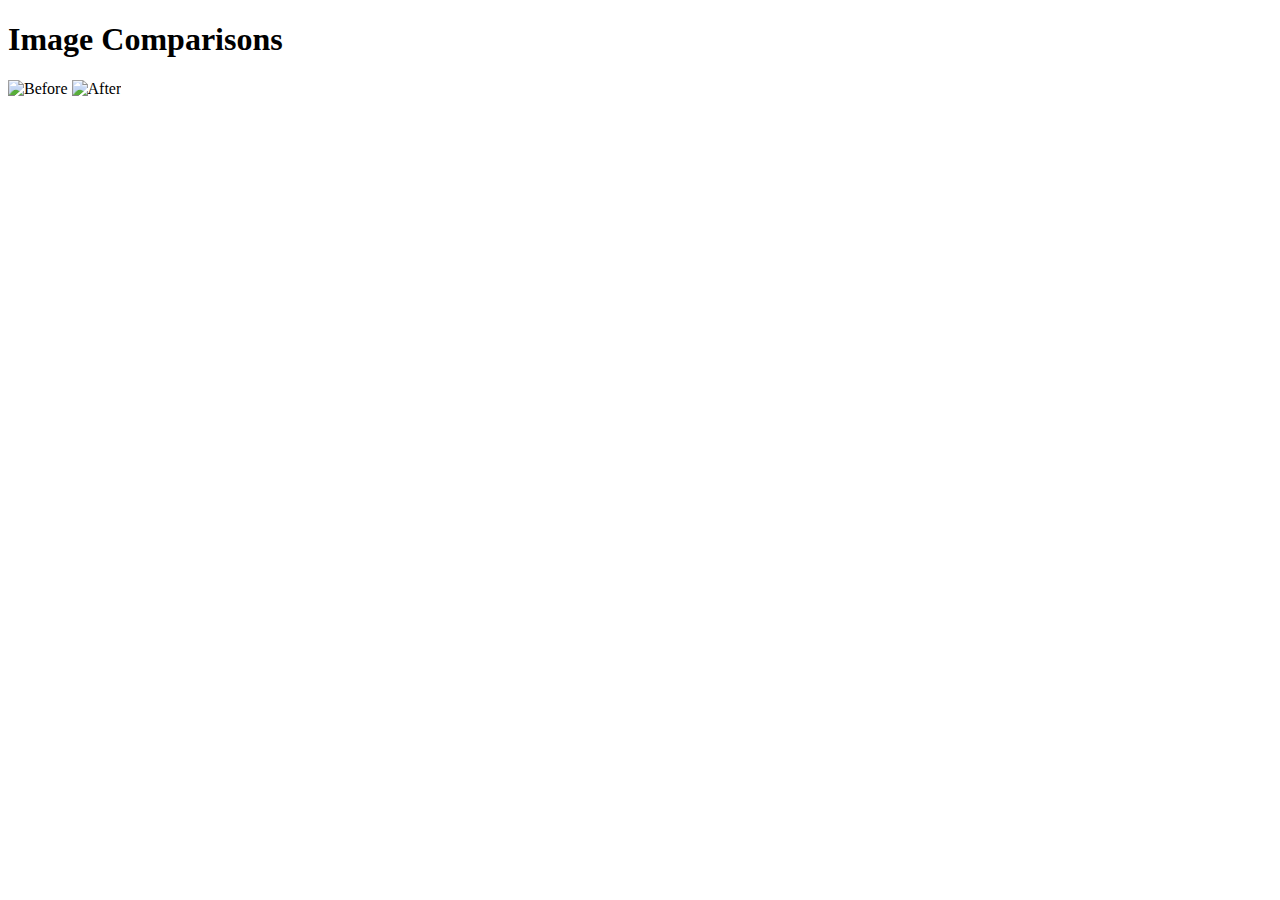
==== comparison-1.html @ 422be994 "Add initial HTML structure for image comparison feature" ====
<!DOCTYPE html>
<html lang="en">
<head>
    <meta charset="UTF-8">
    <meta name="viewport" content="width=device-width, initial-scale=1.0">
    <title>Image Comparison</title>
    <link rel="stylesheet" href="https://cdn.knightlab.com/libs/juxtapose/latest/css/juxtapose.css">
    <script src="https://cdn.knightlab.com/libs/juxtapose/latest/js/juxtapose.min.js"></script>
</head>
<body>
    <h1>Image Comparisons</h1>
    <div class="juxtapose">
        <img src="image1.jpg" alt="Before">
        <img src="image2.jpg" alt="After">
    </div>
</body>
</html>
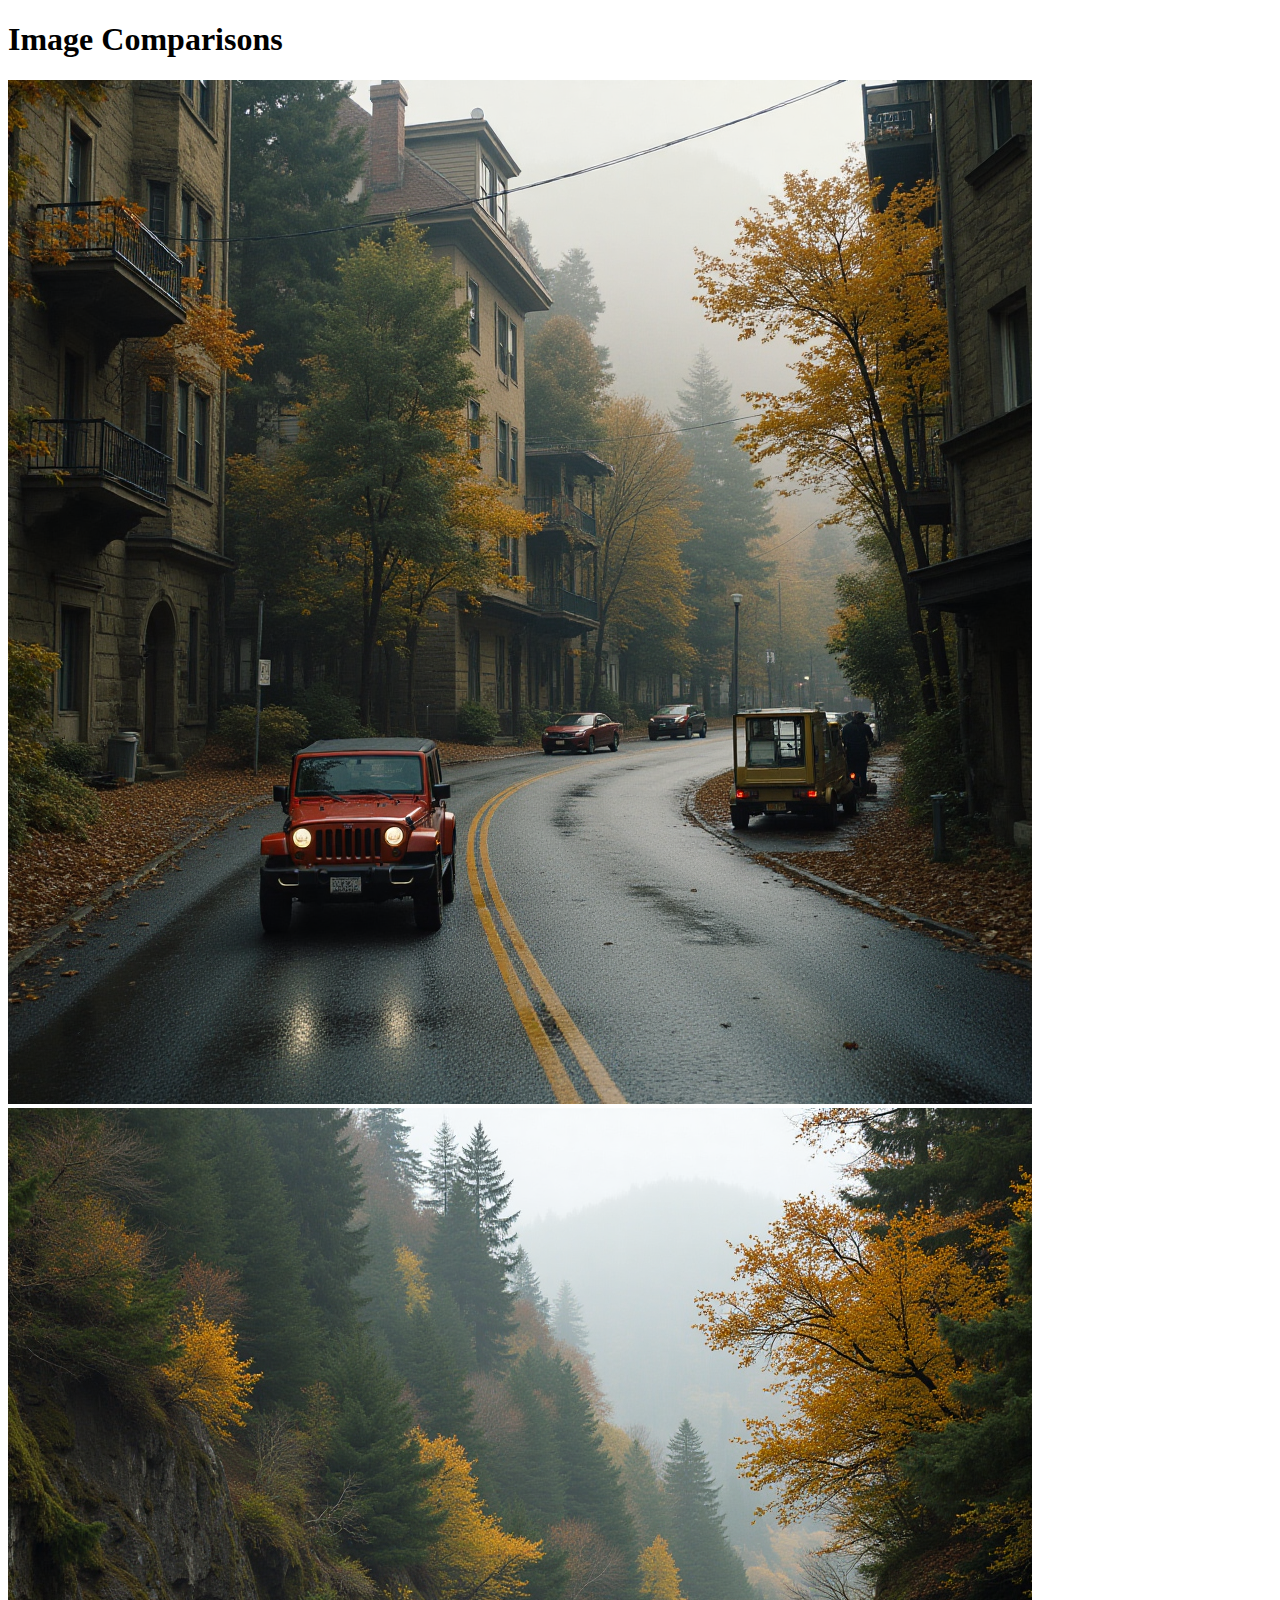
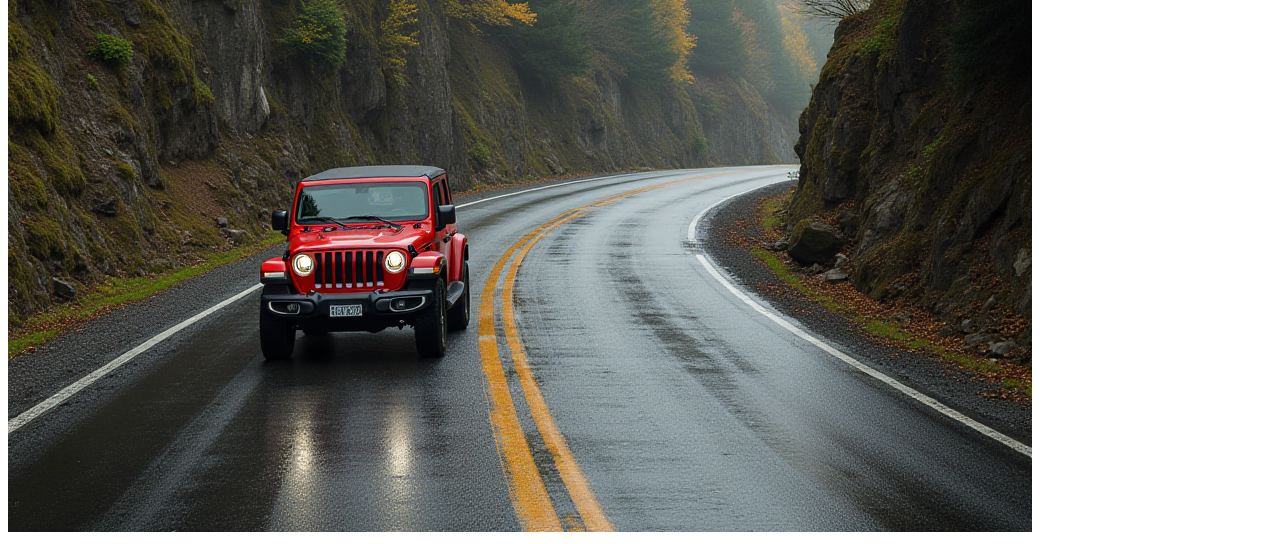
==== commit d49ebfd3: "Update image sources in comparison-1.html for new assets" ====
--- a/comparison-1.html
+++ b/comparison-1.html
@@ -10,8 +10,8 @@
 <body>
     <h1>Image Comparisons</h1>
     <div class="juxtapose">
-        <img src="image1.jpg" alt="Before">
-        <img src="image2.jpg" alt="After">
+        <img src="assets/cinematic-lora.png" alt="Lora">
+        <img src="assets/cinematic-no-lora.png" alt="No Lora">
     </div>
 </body>
 </html>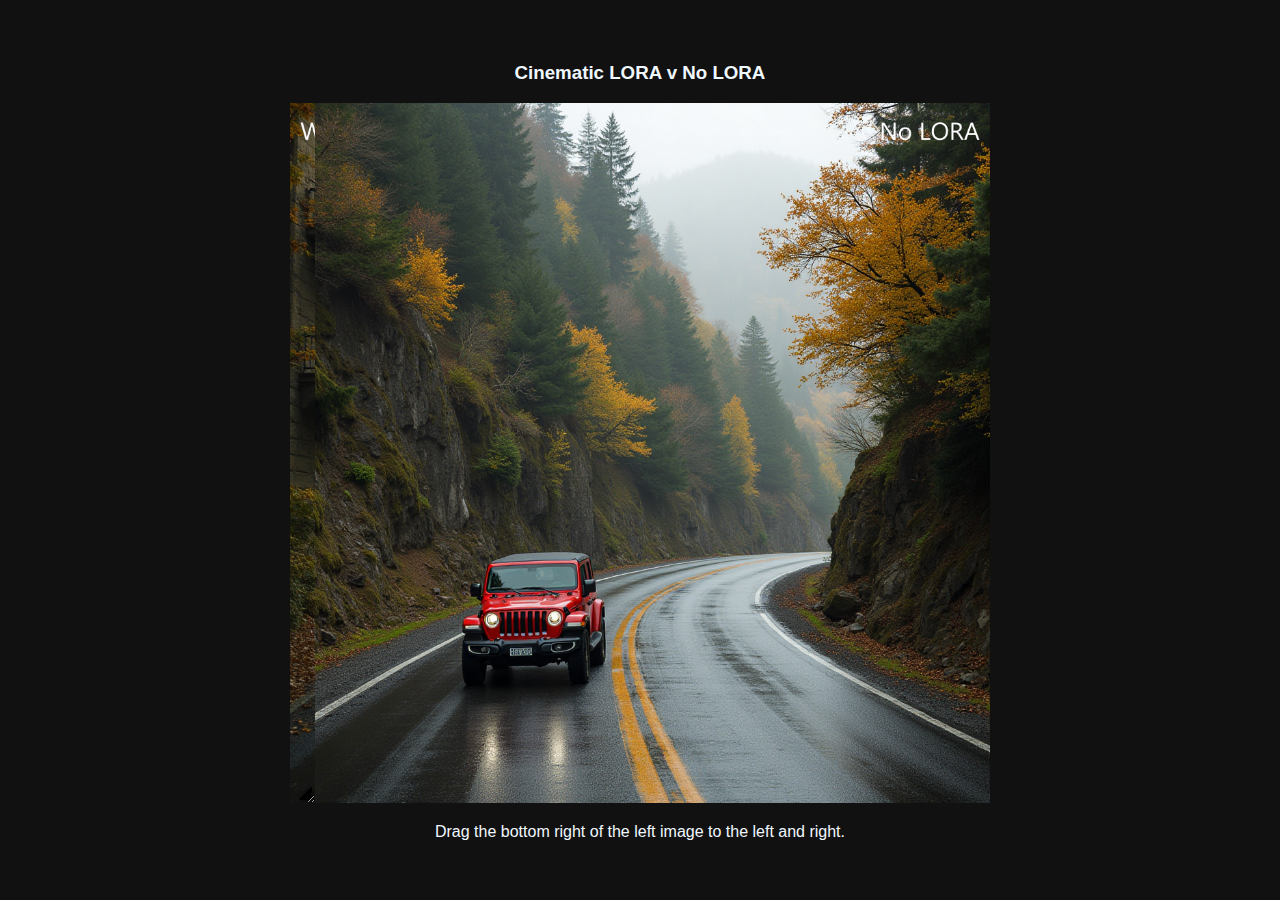
==== commit 37bae403: "Add instructions and style updates to comparison pages for better user guidance" ====
--- a/comparison-1.html
+++ b/comparison-1.html
@@ -1,17 +1,78 @@
 <!DOCTYPE html>
 <html lang="en">
+
 <head>
-    <meta charset="UTF-8">
-    <meta name="viewport" content="width=device-width, initial-scale=1.0">
-    <title>Image Comparison</title>
-    <link rel="stylesheet" href="https://cdn.knightlab.com/libs/juxtapose/latest/css/juxtapose.css">
-    <script src="https://cdn.knightlab.com/libs/juxtapose/latest/js/juxtapose.min.js"></script>
+    <style>
+        /* Ensure the body takes up the full height and centers the content */
+        body {
+            background: rgb(17, 17, 17);
+            display: flex;
+            justify-content: center;
+            align-items: center;
+            height: 100vh;
+            margin: 0;
+        }
+
+        p{
+            color:aliceblue;
+        }
+        
+        /* Style for the main container */
+        .container {
+            text-align: center;
+            font-family: Roboto, sans-serif;
+        }
+
+        /* Centering the image slider */
+        .image-slider {
+            position: relative;
+            display: inline-block;
+            line-height: 0;
+            margin: 0 auto;
+        }
+        
+        .image-slider img {
+            user-select: none;
+            max-width: 700px;
+        }
+        
+        .image-slider > div {
+            position: absolute;
+            width: 25px;
+            max-width: 100%;
+            overflow: hidden;
+            resize: horizontal;
+        }
+        
+        .image-slider > div:before {
+            content: '';
+            display: block;
+            width: 13px;
+            height: 13px;
+            overflow: hidden;
+            position: absolute;
+            resize: horizontal;
+            right: 3px;
+            bottom: 3px;
+            background-clip: content-box;
+            background: linear-gradient(-45deg, black 50%, transparent 0);
+            -webkit-filter: drop-shadow(0 0 2px black);
+            filter: drop-shadow(0 0 2px black);
+        }
+    </style>
 </head>
+
 <body>
-    <h1>Image Comparisons</h1>
-    <div class="juxtapose">
-        <img src="assets/cinematic-lora.png" alt="Lora">
-        <img src="assets/cinematic-no-lora.png" alt="No Lora">
+    <div class="container">
+        <h3 style="color: aliceblue">Cinematic LORA v No LORA</h3>
+        <div class="image-slider">
+            <div>
+                <img src="assets/cinematic-lora.png" alt="LORA"/>
+            </div>
+            <img src="assets/cinematic-no-lora.png" alt="No LORA"/>
+        </div>
+        <p>Drag the bottom right of the left image to the left and right.</p>
     </div>
 </body>
-</html>+
+</html>
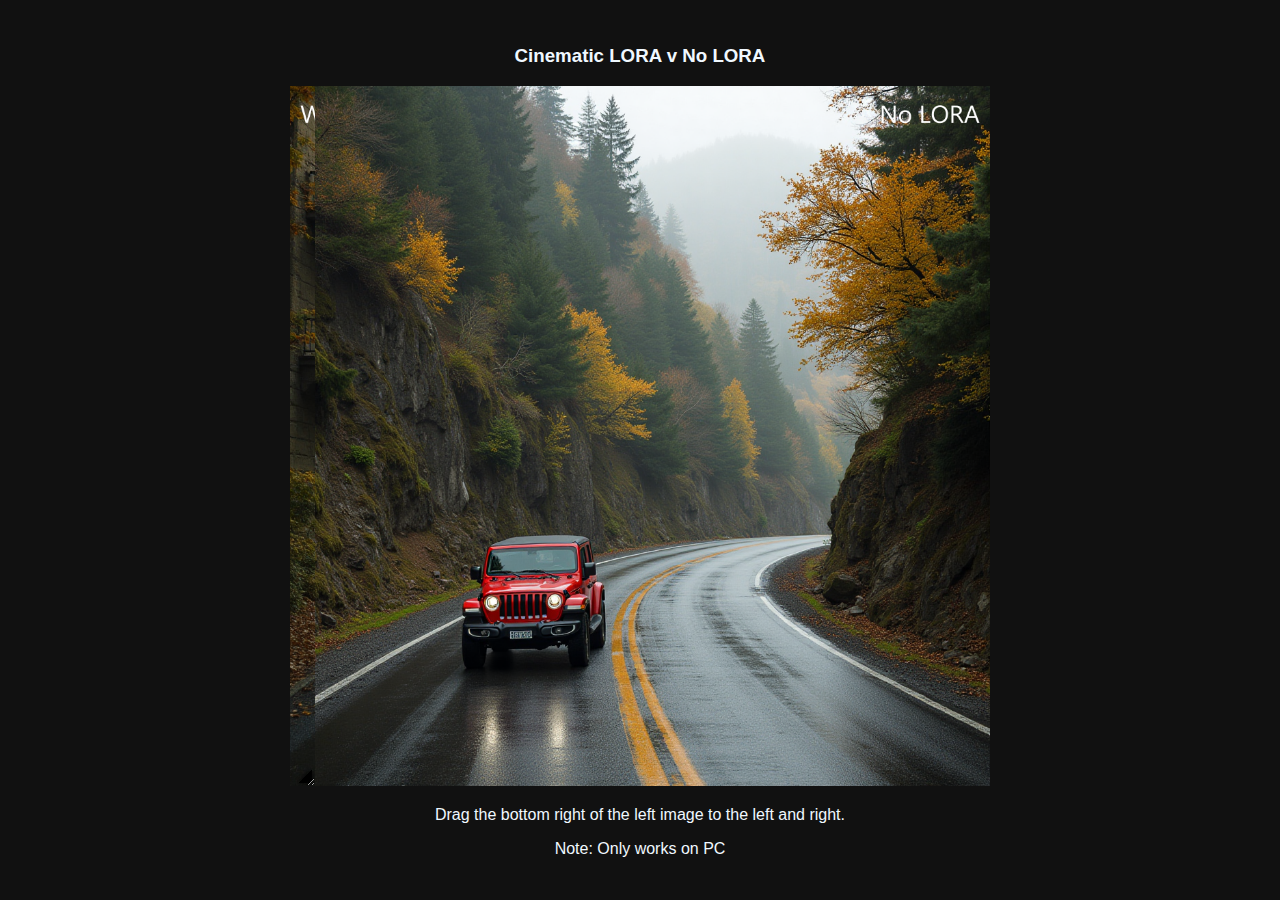
==== commit 4aca6de5: "Add PC usage note to comparison pages for clarity" ====
--- a/comparison-1.html
+++ b/comparison-1.html
@@ -72,6 +72,7 @@
             <img src="assets/cinematic-no-lora.png" alt="No LORA"/>
         </div>
         <p>Drag the bottom right of the left image to the left and right.</p>
+        <p>Note: Only works on PC</p>
     </div>
 </body>
 
